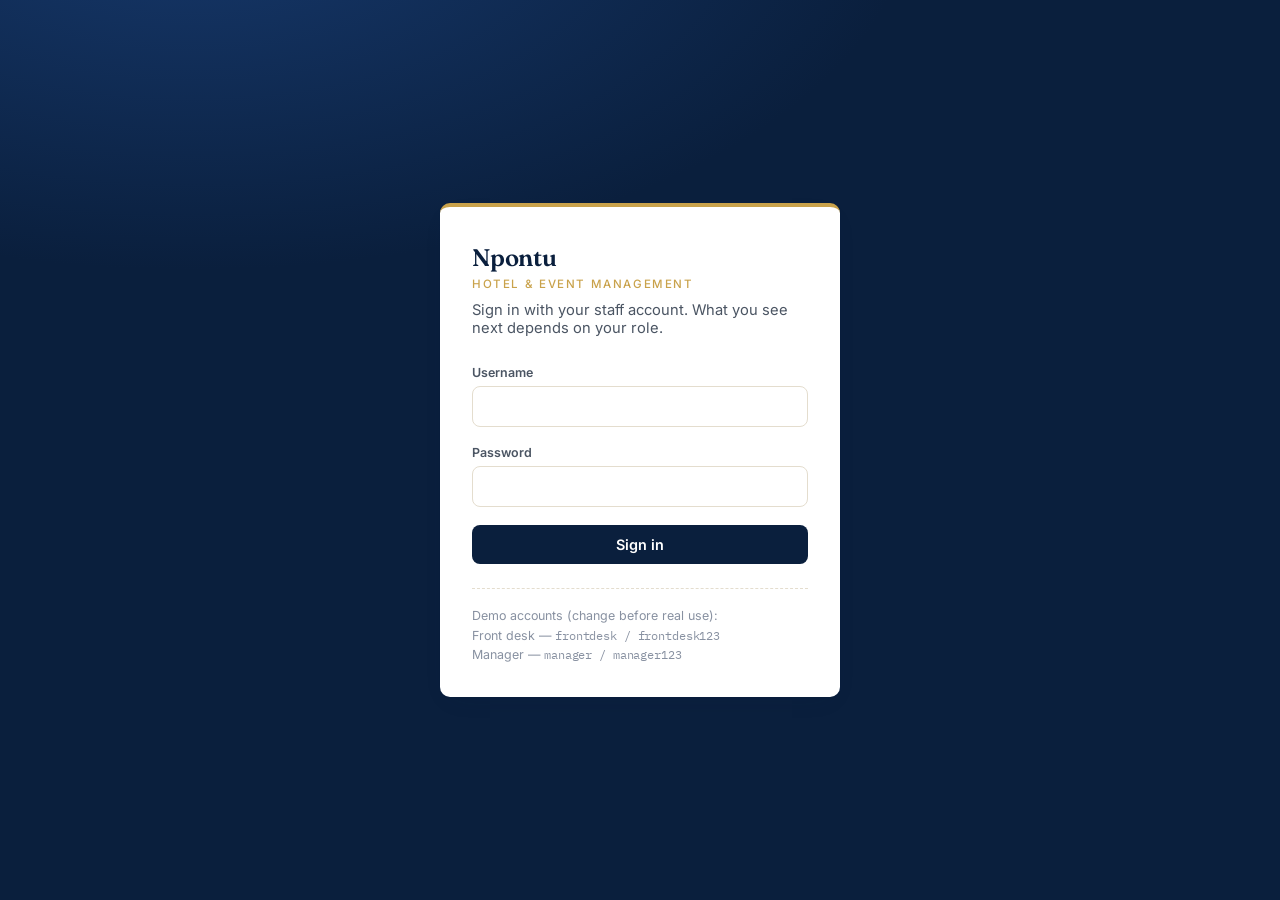
==== frontend/index.html @ 2ab1eca1 "Initial commit" ====
<!DOCTYPE html>
<html lang="en">
<head>
<meta charset="UTF-8" />
<meta name="viewport" content="width=device-width, initial-scale=1.0" />
<title>Npontu Hotel &amp; Events — Sign in</title>
<link rel="stylesheet" href="css/style.css" />
</head>
<body>
<div class="login-shell">
  <div class="login-card">
    <div class="brand">Npontu
      <small>Hotel &amp; Event Management</small>
    </div>
    <p class="tag">Sign in with your staff account. What you see next depends on your role.</p>

    <div class="error-banner" id="error-banner" role="alert"></div>

    <form id="login-form" novalidate>
      <div class="field">
        <label for="username">Username</label>
        <input id="username" name="username" type="text" autocomplete="username" required />
      </div>
      <div class="field">
        <label for="password">Password</label>
        <input id="password" name="password" type="password" autocomplete="current-password" required />
      </div>
      <button class="btn btn-primary" type="submit" id="submit-btn">Sign in</button>
    </form>

    <div class="demo-hint">
      Demo accounts (change before real use):<br />
      Front desk — <span class="mono">frontdesk / frontdesk123</span><br />
      Manager — <span class="mono">manager / manager123</span>
    </div>
  </div>
</div>

<script src="js/api.js"></script>
<script src="js/login.js"></script>
</body>
</html>
---- frontend/css/style.css ----
@import url('https://fonts.googleapis.com/css2?family=Fraunces:opsz,wght@9..144,500;9..144,600;9..144,700&family=Inter:wght@400;500;600&family=IBM+Plex+Mono:wght@500&display=swap');

:root {
  --navy-900: #0a1f3d;
  --navy-800: #14335c;
  --navy-700: #1d4278;
  --gold-500: #c9a24b;
  --gold-300: #e0c583;
  --gold-100: #f6ecd4;
  --cream-50: #f7f5f0;
  --ink-900: #1c2230;
  --ink-600: #4b5563;
  --slate-400: #8891a1;
  --line: #e4ddce;
  --danger: #ac3b34;
  --danger-bg: #fbeae8;
  --success: #2f7a4f;
  --success-bg: #e9f5ee;
  --radius: 10px;
  --shadow: 0 1px 2px rgba(10, 31, 61, 0.06), 0 8px 24px -12px rgba(10, 31, 61, 0.18);
}

@media (prefers-reduced-motion: reduce) {
  * { animation-duration: 0.001ms !important; transition-duration: 0.001ms !important; }
}

* { box-sizing: border-box; }

body {
  margin: 0;
  background: var(--cream-50);
  color: var(--ink-900);
  font-family: 'Inter', system-ui, sans-serif;
  -webkit-font-smoothing: antialiased;
}

h1, h2, h3, .brand {
  font-family: 'Fraunces', Georgia, serif;
  font-weight: 600;
  letter-spacing: -0.01em;
  margin: 0;
}

.mono { font-family: 'IBM Plex Mono', monospace; letter-spacing: -0.01em; }

a { color: inherit; }

/* ---------- Login page ---------- */
.login-shell {
  min-height: 100vh;
  display: grid;
  place-items: center;
  background:
    radial-gradient(1200px 600px at 15% -10%, #16386b 0%, transparent 60%),
    var(--navy-900);
}

.login-card {
  width: min(400px, 92vw);
  background: #fff;
  border-radius: var(--radius);
  box-shadow: var(--shadow);
  padding: 2.25rem 2rem 2rem;
  border-top: 4px solid var(--gold-500);
}

.login-card .brand {
  font-size: 1.5rem;
  color: var(--navy-900);
}

.login-card .brand small {
  display: block;
  font-family: 'Inter', sans-serif;
  font-weight: 500;
  font-size: 0.72rem;
  letter-spacing: 0.14em;
  text-transform: uppercase;
  color: var(--gold-500);
  margin-top: 0.35rem;
}

.login-card p.tag {
  margin: 0.6rem 0 1.75rem;
  color: var(--ink-600);
  font-size: 0.92rem;
}

.field { margin-bottom: 1.1rem; }

.field label {
  display: block;
  font-size: 0.78rem;
  font-weight: 600;
  color: var(--ink-600);
  margin-bottom: 0.35rem;
}

.field input, select {
  width: 100%;
  padding: 0.65rem 0.75rem;
  border: 1px solid var(--line);
  border-radius: 8px;
  font-size: 0.95rem;
  font-family: inherit;
  background: #fff;
  color: var(--ink-900);
}

.field input:focus, select:focus, button:focus-visible, .btn:focus-visible {
  outline: 2px solid var(--navy-700);
  outline-offset: 2px;
}

.btn {
  display: inline-flex;
  align-items: center;
  justify-content: center;
  gap: 0.4rem;
  border: none;
  border-radius: 8px;
  padding: 0.7rem 1.1rem;
  font-family: 'Inter', sans-serif;
  font-weight: 600;
  font-size: 0.9rem;
  cursor: pointer;
  transition: transform 0.12s ease, box-shadow 0.12s ease;
}

.btn-primary { background: var(--navy-900); color: #fff; width: 100%; }
.btn-primary:hover { background: var(--navy-800); }
.btn-gold { background: var(--gold-500); color: var(--navy-900); }
.btn-gold:hover { background: var(--gold-300); }
.btn-ghost { background: transparent; color: var(--navy-900); border: 1px solid var(--line); }
.btn-ghost:hover { border-color: var(--navy-700); }
.btn-danger { background: var(--danger-bg); color: var(--danger); }
.btn-sm { padding: 0.4rem 0.7rem; font-size: 0.8rem; }

.error-banner {
  background: var(--danger-bg);
  color: var(--danger);
  border-radius: 8px;
  padding: 0.6rem 0.8rem;
  font-size: 0.85rem;
  margin-bottom: 1rem;
  display: none;
}
.error-banner.show { display: block; }

.demo-hint {
  margin-top: 1.5rem;
  padding-top: 1.1rem;
  border-top: 1px dashed var(--line);
  font-size: 0.78rem;
  color: var(--slate-400);
  line-height: 1.5;
}

/* ---------- App shell (frontdesk / manager) ---------- */
.app-shell { min-height: 100vh; display: flex; flex-direction: column; }

.topbar {
  background: var(--navy-900);
  color: #fff;
  padding: 0.9rem 1.5rem;
  display: flex;
  align-items: center;
  justify-content: space-between;
  border-bottom: 3px solid var(--gold-500);
}

.topbar .brand { color: #fff; font-size: 1.15rem; }
.topbar .brand small {
  display: block;
  font-family: 'Inter', sans-serif;
  font-size: 0.65rem;
  letter-spacing: 0.14em;
  text-transform: uppercase;
  color: var(--gold-300);
  font-weight: 500;
}

.role-tag {
  background: rgba(255,255,255,0.08);
  border: 1px solid rgba(255,255,255,0.18);
  padding: 0.3rem 0.7rem;
  border-radius: 999px;
  font-size: 0.75rem;
  font-weight: 600;
  letter-spacing: 0.03em;
}

.topbar-right { display: flex; align-items: center; gap: 0.9rem; }
.topbar-right .user { font-size: 0.85rem; color: var(--gold-100); }

.tabs {
  display: flex;
  gap: 0.25rem;
  padding: 0 1.5rem;
  background: var(--navy-800);
  overflow-x: auto;
}

.tab {
  background: none;
  border: none;
  color: rgba(255,255,255,0.72);
  padding: 0.75rem 1rem;
  font-family: 'Inter', sans-serif;
  font-weight: 600;
  font-size: 0.85rem;
  cursor: pointer;
  border-bottom: 3px solid transparent;
  white-space: nowrap;
}
.tab:hover { color: #fff; }
.tab.active { color: #fff; border-bottom-color: var(--gold-500); }

main { flex: 1; padding: 1.5rem; max-width: 1200px; width: 100%; margin: 0 auto; }

.panel { display: none; animation: fade 0.18s ease; }
.panel.active { display: block; }
@keyframes fade { from { opacity: 0; transform: translateY(4px);} to { opacity: 1; transform: none; } }

.grid { display: grid; gap: 1rem; }
.grid-4 { grid-template-columns: repeat(4, 1fr); }
.grid-3 { grid-template-columns: repeat(3, 1fr); }
.grid-2 { grid-template-columns: repeat(2, 1fr); }
@media (max-width: 900px) { .grid-4, .grid-3, .grid-2 { grid-template-columns: 1fr 1fr; } }
@media (max-width: 600px) { .grid-4, .grid-3, .grid-2 { grid-template-columns: 1fr; } }

.stat-card {
  background: #fff;
  border-radius: var(--radius);
  padding: 1.1rem 1.2rem;
  box-shadow: var(--shadow);
  border-left: 4px solid var(--gold-500);
}
.stat-card .label {
  font-size: 0.72rem;
  text-transform: uppercase;
  letter-spacing: 0.08em;
  color: var(--ink-600);
  font-weight: 600;
}
.stat-card .value {
  font-family: 'Fraunces', serif;
  font-size: 1.9rem;
  color: var(--navy-900);
  margin-top: 0.15rem;
}

.card {
  background: #fff;
  border-radius: var(--radius);
  box-shadow: var(--shadow);
  padding: 1.25rem;
  margin-bottom: 1.25rem;
}

.card-head {
  display: flex;
  align-items: center;
  justify-content: space-between;
  margin-bottom: 1rem;
  gap: 1rem;
  flex-wrap: wrap;
}
.card-head h2 { font-size: 1.05rem; color: var(--navy-900); }
.card-head .sub { font-size: 0.8rem; color: var(--ink-600); margin-top: 0.15rem; font-family: 'Inter', sans-serif; }

table { width: 100%; border-collapse: collapse; font-size: 0.87rem; }
thead th {
  text-align: left;
  font-size: 0.7rem;
  text-transform: uppercase;
  letter-spacing: 0.06em;
  color: var(--ink-600);
  border-bottom: 2px solid var(--line);
  padding: 0.55rem 0.6rem;
  white-space: nowrap;
}
tbody td { padding: 0.6rem; border-bottom: 1px solid var(--line); vertical-align: middle; }
tbody tr:hover { background: var(--gold-100); }
.table-wrap { overflow-x: auto; }

.dot { display: inline-block; width: 8px; height: 8px; border-radius: 50%; margin-right: 0.4rem; }
.dot-vacant, .dot-paid { background: var(--success); }
.dot-occupied, .dot-outstanding { background: var(--danger); }

.pill { display: inline-flex; align-items: center; padding: 0.2rem 0.55rem; border-radius: 999px; font-size: 0.76rem; font-weight: 600; }
.pill-vacant { background: var(--success-bg); color: var(--success); }
.pill-occupied { background: var(--danger-bg); color: var(--danger); }

form.inline-form { display: flex; gap: 0.6rem; flex-wrap: wrap; align-items: flex-end; }
.inline-form .field { margin-bottom: 0; min-width: 140px; flex: 1; }

.empty-state {
  text-align: center;
  padding: 2rem 1rem;
  color: var(--slate-400);
  font-size: 0.85rem;
}

.loading { color: var(--slate-400); font-size: 0.85rem; padding: 0.5rem 0; }

.toast {
  position: fixed;
  bottom: 1.25rem;
  right: 1.25rem;
  background: var(--navy-900);
  color: #fff;
  padding: 0.75rem 1.1rem;
  border-radius: 8px;
  font-size: 0.85rem;
  box-shadow: var(--shadow);
  border-left: 4px solid var(--gold-500);
  transform: translateY(12px);
  opacity: 0;
  pointer-events: none;
  transition: transform 0.18s ease, opacity 0.18s ease;
  z-index: 50;
  max-width: 320px;
}
.toast.show { transform: translateY(0); opacity: 1; }
.toast.toast-error { border-left-color: var(--danger); }

.visually-hidden {
  position: absolute; width: 1px; height: 1px; overflow: hidden;
  clip: rect(0,0,0,0); white-space: nowrap;
}
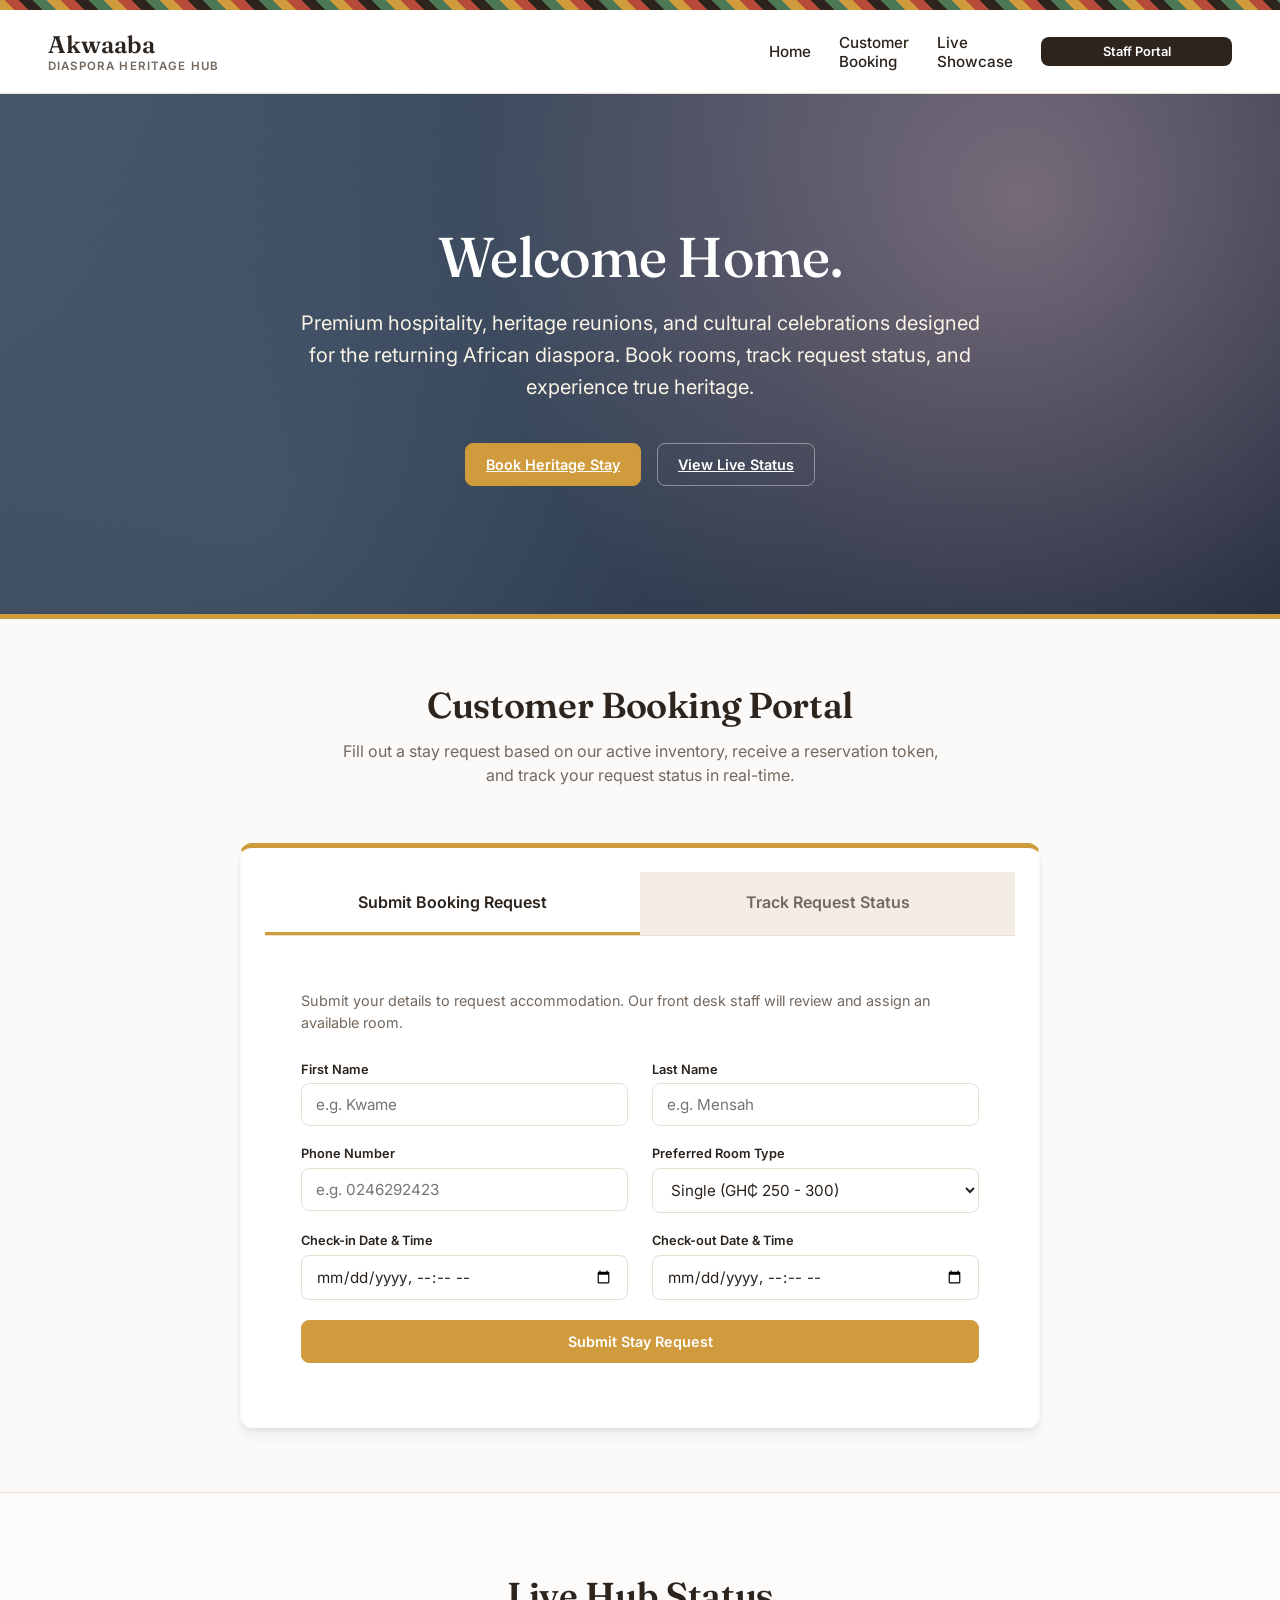
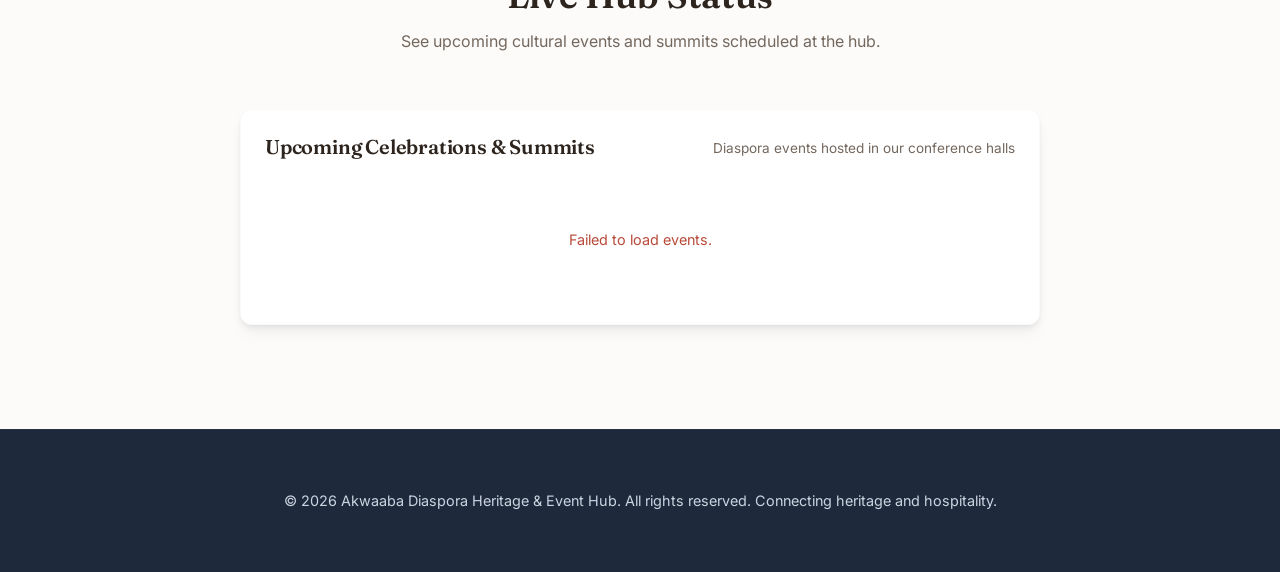
==== commit ceda21c9: "Update" ====
--- a/frontend/index.html
+++ b/frontend/index.html
@@ -3,20 +3,160 @@
 <head>
 <meta charset="UTF-8" />
 <meta name="viewport" content="width=device-width, initial-scale=1.0" />
-<title>Npontu Hotel &amp; Events — Sign in</title>
+<title>Akwaaba — Diaspora Heritage &amp; Event Hub</title>
 <link rel="stylesheet" href="css/style.css" />
 </head>
 <body>
-<div class="login-shell">
-  <div class="login-card">
-    <div class="brand">Npontu
-      <small>Hotel &amp; Event Management</small>
+
+<!-- KENTE DECORATIVE STRIP AT TOP OF PAGE -->
+<div class="kente-banner"></div>
+
+<!-- PUBLIC NAVIGATION -->
+<header class="public-nav">
+  <div class="logo">
+    Akwaaba <span>Diaspora Heritage Hub</span>
+  </div>
+  <nav>
+    <a href="#hero">Home</a>
+    <a href="#portal">Customer Booking</a>
+    <a href="#showcase">Live Showcase</a>
+    <button class="btn btn-primary btn-sm" id="open-portal-btn">Staff Portal</button>
+  </nav>
+</header>
+
+<!-- HERO SECTION -->
+<section class="hero-section" id="hero">
+  <div class="hero-content">
+    <h1>Welcome Home.</h1>
+    <p class="tagline">Premium hospitality, heritage reunions, and cultural celebrations designed for the returning African diaspora. Book rooms, track request status, and experience true heritage.</p>
+    <div class="hero-actions">
+      <a href="#portal" class="btn btn-gold">Book Heritage Stay</a>
+      <a href="#showcase" class="btn btn-ghost" style="color:#fff; border-color:rgba(255,255,255,0.4);">View Live Status</a>
     </div>
-    <p class="tag">Sign in with your staff account. What you see next depends on your role.</p>
+  </div>
+</section>
+
+<!-- CUSTOMER BOOKING PORTAL SECTION -->
+<section class="portal-section" id="portal">
+  <div class="section-title">
+    <h2>Customer Booking Portal</h2>
+    <p>Fill out a stay request based on our active inventory, receive a reservation token, and track your request status in real-time.</p>
+  </div>
+
+  <div class="portal-container card">
+    <!-- Tabs for Customer Portal -->
+    <div class="portal-tab-header">
+      <button class="cust-tab-btn active" id="tab-request-btn">Submit Booking Request</button>
+      <button class="cust-tab-btn" id="tab-track-btn">Track Request Status</button>
+    </div>
+
+    <!-- Panel 1: Request Form -->
+    <div class="cust-panel active" id="panel-request">
+      <form id="customer-booking-form" class="african-form" novalidate>
+        <p class="form-help">Submit your details to request accommodation. Our front desk staff will review and assign an available room.</p>
+        <div class="grid grid-2">
+          <div class="field">
+            <label for="cust-fname">First Name</label>
+            <input id="cust-fname" placeholder="e.g. Kwame" required />
+          </div>
+          <div class="field">
+            <label for="cust-lname">Last Name</label>
+            <input id="cust-lname" placeholder="e.g. Mensah" required />
+          </div>
+        </div>
+        <div class="grid grid-2">
+          <div class="field">
+            <label for="cust-phone">Phone Number</label>
+            <input id="cust-phone" placeholder="e.g. 0246292423" required />
+          </div>
+          <div class="field">
+            <label for="cust-roomtype">Preferred Room Type</label>
+            <select id="cust-roomtype" required>
+              <option value="Single">Single (GH₵ 250 - 300)</option>
+              <option value="Double">Double (GH₵ 325 - 375)</option>
+              <option value="Deluxe">Deluxe (GH₵ 500 - 550)</option>
+              <option value="Suite">Suite (GH₵ 775 - 800)</option>
+              <option value="Executive Suite">Executive Suite (GH₵ 1175 - 1250)</option>
+            </select>
+          </div>
+        </div>
+        <div class="grid grid-2">
+          <div class="field">
+            <label for="cust-checkin">Check-in Date &amp; Time</label>
+            <input id="cust-checkin" type="datetime-local" required />
+          </div>
+          <div class="field">
+            <label for="cust-checkout">Check-out Date &amp; Time</label>
+            <input id="cust-checkout" type="datetime-local" required />
+          </div>
+        </div>
+        <button type="submit" class="btn btn-gold btn-block" id="cust-submit-btn">Submit Stay Request</button>
+      </form>
+    </div>
+
+    <!-- Panel 2: Track Form -->
+    <div class="cust-panel" id="panel-track">
+      <form id="customer-track-form" class="african-form" novalidate>
+        <p class="form-help">Enter your 6-character receipt token (e.g. AK-W3A) to view your booking request status.</p>
+        <div class="field inline-field">
+          <label for="track-token" class="visually-hidden">Request Token</label>
+          <input id="track-token" placeholder="Enter Token (e.g. AK-H7D)" style="text-transform: uppercase;" required />
+          <button type="submit" class="btn btn-gold" id="track-submit-btn">Track Status</button>
+        </div>
+      </form>
+
+      <!-- Track Result Output -->
+      <div id="track-result-container" style="display: none; margin-top: 2rem;">
+        <!-- Card gets injected here -->
+      </div>
+    </div>
+  </div>
+</section>
+
+<!-- LIVE SHOWCASE SECTION -->
+<section class="showcase-section" id="showcase">
+  <div class="section-title">
+    <h2>Live Hub Status</h2>
+    <p>See upcoming cultural events and summits scheduled at the hub.</p>
+  </div>
+
+  <div style="max-width: 800px; margin: 0 auto;">
+    <!-- PUBLIC EVENTS -->
+    <div class="card">
+      <div class="card-head">
+        <h2>Upcoming Celebrations &amp; Summits</h2>
+        <div class="sub">Diaspora events hosted in our conference halls</div>
+      </div>
+      <div id="public-events-list" class="loading">Loading upcoming events…</div>
+    </div>
+  </div>
+</section>
+
+<!-- FOOTER -->
+<footer class="public-footer">
+  <p>&copy; 2026 Akwaaba Diaspora Heritage &amp; Event Hub. All rights reserved. Connecting heritage and hospitality.</p>
+</footer>
+
+<!-- STAFF PORTAL MODAL DIALOG (SCROLLABLE & FIXED POPUP) -->
+<div class="portal-modal-backdrop" id="portal-modal">
+  <div class="portal-modal-card">
+    <button class="portal-close-btn" id="close-portal-btn">&times;</button>
+    
+    <div class="portal-brand">
+      Akwaaba
+      <small>Diaspora Heritage Hub Portal</small>
+    </div>
+    
+    <!-- Tab Controls -->
+    <div class="portal-tabs" style="display: none;">
+      <button class="portal-tab active" id="tab-login-btn">Sign In</button>
+    </div>
 
     <div class="error-banner" id="error-banner" role="alert"></div>
 
-    <form id="login-form" novalidate>
+    <!-- SIGN IN FORM -->
+    <form id="login-form" class="portal-form-panel active" novalidate>
+      <p class="form-instructions">Authorized staff login. Your dashboard matches your security clearance.</p>
       <div class="field">
         <label for="username">Username</label>
         <input id="username" name="username" type="text" autocomplete="username" required />
@@ -25,18 +165,13 @@
         <label for="password">Password</label>
         <input id="password" name="password" type="password" autocomplete="current-password" required />
       </div>
-      <button class="btn btn-primary" type="submit" id="submit-btn">Sign in</button>
+      <button class="btn btn-primary btn-block" type="submit" id="submit-btn">Sign In</button>
     </form>
-
-    <div class="demo-hint">
-      Demo accounts (change before real use):<br />
-      Front desk — <span class="mono">frontdesk / frontdesk123</span><br />
-      Manager — <span class="mono">manager / manager123</span>
-    </div>
   </div>
 </div>
 
 <script src="js/api.js"></script>
+<script src="js/ui.js"></script>
 <script src="js/login.js"></script>
 </body>
 </html>
--- a/frontend/css/style.css
+++ b/frontend/css/style.css
@@ -1,23 +1,37 @@
-@import url('https://fonts.googleapis.com/css2?family=Fraunces:opsz,wght@9..144,500;9..144,600;9..144,700&family=Inter:wght@400;500;600&family=IBM+Plex+Mono:wght@500&display=swap');
+@import url('https://fonts.googleapis.com/css2?family=Fraunces:opsz,wght@9..144,400;9..144,500;9..144,600&family=Inter:wght@400;500;600;700&family=IBM+Plex+Mono:wght@500&display=swap');
 
 :root {
-  --navy-900: #0a1f3d;
-  --navy-800: #14335c;
-  --navy-700: #1d4278;
-  --gold-500: #c9a24b;
-  --gold-300: #e0c583;
-  --gold-100: #f6ecd4;
-  --cream-50: #f7f5f0;
-  --ink-900: #1c2230;
-  --ink-600: #4b5563;
-  --slate-400: #8891a1;
-  --line: #e4ddce;
-  --danger: #ac3b34;
-  --danger-bg: #fbeae8;
-  --success: #2f7a4f;
-  --success-bg: #e9f5ee;
-  --radius: 10px;
-  --shadow: 0 1px 2px rgba(10, 31, 61, 0.06), 0 8px 24px -12px rgba(10, 31, 61, 0.18);
+  /* African Earth Tone Palette */
+  --bg-app: #fcfbfa;           /* Warm off-white/ivory */
+  --bg-card: #ffffff;
+  --text-main: #2a221b;        /* Deep earthy brown-black */
+  --text-muted: #74685e;       /* Earthy clay gray */
+  
+  --primary: #2d241e;          /* Ebony / Charcoal brown */
+  --primary-hover: #1e1713;
+  --primary-light: #f3ede5;
+  
+  --accent: #cf9b3c;           /* Ochre Gold */
+  --accent-hover: #b8862f;
+  --accent-light: #f9f3e6;
+
+  --line: #eadecf;             /* Warm clay border */
+  --radius: 12px;
+  --shadow: 0 4px 6px -1px rgba(45, 36, 30, 0.05), 0 2px 4px -1px rgba(45, 36, 30, 0.03), 0 10px 15px -3px rgba(45, 36, 30, 0.06);
+
+  /* Status Badges */
+  --success: #4d7856;          /* Sage Forest Green */
+  --success-bg: #e8f0ea;
+  --danger: #b84a39;           /* Terracotta Red */
+  --danger-bg: #f9eae8;
+  
+  /* Additional tones for elements */
+  --pastel-yellow: #fef3c7;
+  --pastel-yellow-text: #92400e;
+  --pastel-purple: #f3ede5;
+  --pastel-purple-text: #2d241e;
+  --pastel-teal: #e8f0ea;
+  --pastel-teal-text: #4d7856;
 }
 
 @media (prefers-reduced-motion: reduce) {
@@ -28,8 +42,8 @@
 
 body {
   margin: 0;
-  background: var(--cream-50);
-  color: var(--ink-900);
+  background: var(--bg-app);
+  color: var(--text-main);
   font-family: 'Inter', system-ui, sans-serif;
   -webkit-font-smoothing: antialiased;
 }
@@ -51,108 +65,114 @@
   display: grid;
   place-items: center;
   background:
-    radial-gradient(1200px 600px at 15% -10%, #16386b 0%, transparent 60%),
-    var(--navy-900);
+    radial-gradient(1200px 600px at 15% -10%, #7e9bb6 0%, transparent 60%),
+    #4a5c6e;
 }
 
 .login-card {
-  width: min(400px, 92vw);
-  background: #fff;
+  width: min(420px, 92vw);
+  background: var(--bg-card);
   border-radius: var(--radius);
   box-shadow: var(--shadow);
-  padding: 2.25rem 2rem 2rem;
-  border-top: 4px solid var(--gold-500);
+  padding: 2.5rem 2.25rem 2.25rem;
+  border-top: 5px solid var(--accent);
+  transition: transform 0.2s ease;
 }
 
 .login-card .brand {
-  font-size: 1.5rem;
-  color: var(--navy-900);
+  font-size: 1.75rem;
+  color: var(--primary);
 }
 
 .login-card .brand small {
   display: block;
   font-family: 'Inter', sans-serif;
-  font-weight: 500;
-  font-size: 0.72rem;
-  letter-spacing: 0.14em;
+  font-weight: 600;
+  font-size: 0.75rem;
+  letter-spacing: 0.15em;
   text-transform: uppercase;
-  color: var(--gold-500);
+  color: var(--text-muted);
   margin-top: 0.35rem;
 }
 
 .login-card p.tag {
-  margin: 0.6rem 0 1.75rem;
-  color: var(--ink-600);
-  font-size: 0.92rem;
-}
-
-.field { margin-bottom: 1.1rem; }
+  margin: 0.75rem 0 2rem;
+  color: var(--text-muted);
+  font-size: 0.95rem;
+  line-height: 1.4;
+}
+
+.field { margin-bottom: 1.25rem; }
 
 .field label {
   display: block;
-  font-size: 0.78rem;
-  font-weight: 600;
-  color: var(--ink-600);
-  margin-bottom: 0.35rem;
-}
-
-.field input, select {
+  font-size: 0.8rem;
+  font-weight: 600;
+  color: var(--text-main);
+  margin-bottom: 0.4rem;
+}
+
+.field input, select, textarea {
   width: 100%;
-  padding: 0.65rem 0.75rem;
+  padding: 0.7rem 0.85rem;
   border: 1px solid var(--line);
   border-radius: 8px;
   font-size: 0.95rem;
   font-family: inherit;
   background: #fff;
-  color: var(--ink-900);
-}
-
-.field input:focus, select:focus, button:focus-visible, .btn:focus-visible {
-  outline: 2px solid var(--navy-700);
-  outline-offset: 2px;
+  color: var(--text-main);
+  transition: border-color 0.15s ease, box-shadow 0.15s ease;
+}
+
+.field input:focus, select:focus, textarea:focus {
+  outline: none;
+  border-color: var(--primary);
+  box-shadow: 0 0 0 3px rgba(92, 118, 141, 0.15);
 }
 
 .btn {
   display: inline-flex;
   align-items: center;
   justify-content: center;
-  gap: 0.4rem;
+  gap: 0.5rem;
   border: none;
   border-radius: 8px;
-  padding: 0.7rem 1.1rem;
+  padding: 0.75rem 1.25rem;
   font-family: 'Inter', sans-serif;
   font-weight: 600;
   font-size: 0.9rem;
   cursor: pointer;
-  transition: transform 0.12s ease, box-shadow 0.12s ease;
-}
-
-.btn-primary { background: var(--navy-900); color: #fff; width: 100%; }
-.btn-primary:hover { background: var(--navy-800); }
-.btn-gold { background: var(--gold-500); color: var(--navy-900); }
-.btn-gold:hover { background: var(--gold-300); }
-.btn-ghost { background: transparent; color: var(--navy-900); border: 1px solid var(--line); }
-.btn-ghost:hover { border-color: var(--navy-700); }
+  transition: all 0.15s ease;
+}
+
+.btn-primary { background: var(--primary); color: #fff; width: 100%; }
+.btn-primary:hover { background: var(--primary-hover); }
+.btn-gold { background: var(--accent); color: var(--text-main); }
+.btn-gold:hover { background: var(--accent-hover); }
+.btn-ghost { background: transparent; color: var(--primary); border: 1px solid var(--line); }
+.btn-ghost:hover { border-color: var(--primary); background: var(--primary-light); }
 .btn-danger { background: var(--danger-bg); color: var(--danger); }
-.btn-sm { padding: 0.4rem 0.7rem; font-size: 0.8rem; }
+.btn-danger:hover { background: #feb2b2; }
+.btn-sm { padding: 0.45rem 0.8rem; font-size: 0.8rem; }
 
 .error-banner {
   background: var(--danger-bg);
   color: var(--danger);
   border-radius: 8px;
-  padding: 0.6rem 0.8rem;
-  font-size: 0.85rem;
-  margin-bottom: 1rem;
+  padding: 0.7rem 0.9rem;
+  font-size: 0.88rem;
+  margin-bottom: 1.25rem;
   display: none;
+  font-weight: 500;
 }
 .error-banner.show { display: block; }
 
 .demo-hint {
-  margin-top: 1.5rem;
-  padding-top: 1.1rem;
+  margin-top: 1.75rem;
+  padding-top: 1.25rem;
   border-top: 1px dashed var(--line);
-  font-size: 0.78rem;
-  color: var(--slate-400);
+  font-size: 0.8rem;
+  color: var(--text-muted);
   line-height: 1.5;
 }
 
@@ -160,167 +180,178 @@
 .app-shell { min-height: 100vh; display: flex; flex-direction: column; }
 
 .topbar {
-  background: var(--navy-900);
+  background: var(--primary);
   color: #fff;
-  padding: 0.9rem 1.5rem;
+  padding: 1rem 2rem;
   display: flex;
   align-items: center;
   justify-content: space-between;
-  border-bottom: 3px solid var(--gold-500);
-}
-
-.topbar .brand { color: #fff; font-size: 1.15rem; }
+  border-bottom: 4px solid var(--accent);
+}
+
+.topbar .brand { color: #fff; font-size: 1.35rem; }
 .topbar .brand small {
   display: block;
   font-family: 'Inter', sans-serif;
-  font-size: 0.65rem;
-  letter-spacing: 0.14em;
+  font-size: 0.7rem;
+  letter-spacing: 0.15em;
   text-transform: uppercase;
-  color: var(--gold-300);
-  font-weight: 500;
+  color: var(--accent-light);
+  font-weight: 600;
 }
 
 .role-tag {
-  background: rgba(255,255,255,0.08);
-  border: 1px solid rgba(255,255,255,0.18);
-  padding: 0.3rem 0.7rem;
+  background: rgba(255,255,255,0.12);
+  border: 1px solid rgba(255,255,255,0.25);
+  padding: 0.35rem 0.85rem;
   border-radius: 999px;
   font-size: 0.75rem;
   font-weight: 600;
-  letter-spacing: 0.03em;
-}
-
-.topbar-right { display: flex; align-items: center; gap: 0.9rem; }
-.topbar-right .user { font-size: 0.85rem; color: var(--gold-100); }
+  letter-spacing: 0.05em;
+  text-transform: uppercase;
+}
+
+.topbar-right { display: flex; align-items: center; gap: 1.25rem; }
+.topbar-right .user { font-size: 0.9rem; color: #fff; font-weight: 500; }
 
 .tabs {
   display: flex;
-  gap: 0.25rem;
-  padding: 0 1.5rem;
-  background: var(--navy-800);
+  gap: 0.35rem;
+  padding: 0 2rem;
+  background: var(--primary-hover);
   overflow-x: auto;
 }
 
 .tab {
   background: none;
   border: none;
-  color: rgba(255,255,255,0.72);
-  padding: 0.75rem 1rem;
+  color: rgba(255,255,255,0.75);
+  padding: 0.9rem 1.1rem;
   font-family: 'Inter', sans-serif;
   font-weight: 600;
-  font-size: 0.85rem;
+  font-size: 0.88rem;
   cursor: pointer;
-  border-bottom: 3px solid transparent;
+  border-bottom: 3.5px solid transparent;
   white-space: nowrap;
-}
-.tab:hover { color: #fff; }
-.tab.active { color: #fff; border-bottom-color: var(--gold-500); }
-
-main { flex: 1; padding: 1.5rem; max-width: 1200px; width: 100%; margin: 0 auto; }
-
-.panel { display: none; animation: fade 0.18s ease; }
+  transition: all 0.15s ease;
+}
+.tab:hover { color: #fff; background: rgba(255,255,255,0.05); }
+.tab.active { color: #fff; border-bottom-color: var(--accent); }
+
+main { flex: 1; padding: 2rem; max-width: 1280px; width: 100%; margin: 0 auto; }
+
+.panel { display: none; animation: fade 0.22s ease-out; }
 .panel.active { display: block; }
-@keyframes fade { from { opacity: 0; transform: translateY(4px);} to { opacity: 1; transform: none; } }
-
-.grid { display: grid; gap: 1rem; }
+@keyframes fade { from { opacity: 0; transform: translateY(6px);} to { opacity: 1; transform: none; } }
+
+.grid { display: grid; gap: 1.5rem; }
 .grid-4 { grid-template-columns: repeat(4, 1fr); }
 .grid-3 { grid-template-columns: repeat(3, 1fr); }
 .grid-2 { grid-template-columns: repeat(2, 1fr); }
-@media (max-width: 900px) { .grid-4, .grid-3, .grid-2 { grid-template-columns: 1fr 1fr; } }
-@media (max-width: 600px) { .grid-4, .grid-3, .grid-2 { grid-template-columns: 1fr; } }
+@media (max-width: 1024px) { .grid-4 { grid-template-columns: 1fr 1fr; } }
+@media (max-width: 768px) { .grid-4, .grid-3, .grid-2 { grid-template-columns: 1fr; } }
 
 .stat-card {
-  background: #fff;
+  background: var(--bg-card);
   border-radius: var(--radius);
-  padding: 1.1rem 1.2rem;
+  padding: 1.25rem 1.5rem;
   box-shadow: var(--shadow);
-  border-left: 4px solid var(--gold-500);
+  border-left: 5px solid var(--primary);
+  transition: transform 0.2s ease, box-shadow 0.2s ease;
+}
+.stat-card:hover {
+  transform: translateY(-2px);
+  box-shadow: 0 10px 20px -5px rgba(0, 0, 0, 0.08);
 }
 .stat-card .label {
-  font-size: 0.72rem;
+  font-size: 0.75rem;
+  text-transform: uppercase;
+  letter-spacing: 0.1em;
+  color: var(--text-muted);
+  font-weight: 700;
+}
+.stat-card .value {
+  font-family: 'Fraunces', serif;
+  font-size: 2.1rem;
+  color: var(--primary);
+  margin-top: 0.25rem;
+}
+
+.card {
+  background: var(--bg-card);
+  border-radius: var(--radius);
+  box-shadow: var(--shadow);
+  padding: 1.5rem;
+  margin-bottom: 1.5rem;
+  border: 1px solid rgba(0, 0, 0, 0.02);
+}
+
+.card-head {
+  display: flex;
+  align-items: center;
+  justify-content: space-between;
+  margin-bottom: 1.25rem;
+  gap: 1.25rem;
+  flex-wrap: wrap;
+}
+.card-head h2 { font-size: 1.25rem; color: var(--primary); }
+.card-head .sub { font-size: 0.85rem; color: var(--text-muted); margin-top: 0.2rem; font-family: 'Inter', sans-serif; }
+
+table { width: 100%; border-collapse: collapse; font-size: 0.9rem; }
+thead th {
+  text-align: left;
+  font-size: 0.75rem;
   text-transform: uppercase;
   letter-spacing: 0.08em;
-  color: var(--ink-600);
-  font-weight: 600;
-}
-.stat-card .value {
-  font-family: 'Fraunces', serif;
-  font-size: 1.9rem;
-  color: var(--navy-900);
-  margin-top: 0.15rem;
-}
-
-.card {
-  background: #fff;
-  border-radius: var(--radius);
-  box-shadow: var(--shadow);
-  padding: 1.25rem;
-  margin-bottom: 1.25rem;
-}
-
-.card-head {
-  display: flex;
-  align-items: center;
-  justify-content: space-between;
-  margin-bottom: 1rem;
-  gap: 1rem;
-  flex-wrap: wrap;
-}
-.card-head h2 { font-size: 1.05rem; color: var(--navy-900); }
-.card-head .sub { font-size: 0.8rem; color: var(--ink-600); margin-top: 0.15rem; font-family: 'Inter', sans-serif; }
-
-table { width: 100%; border-collapse: collapse; font-size: 0.87rem; }
-thead th {
-  text-align: left;
-  font-size: 0.7rem;
-  text-transform: uppercase;
-  letter-spacing: 0.06em;
-  color: var(--ink-600);
+  color: var(--text-muted);
   border-bottom: 2px solid var(--line);
-  padding: 0.55rem 0.6rem;
+  padding: 0.75rem 0.85rem;
   white-space: nowrap;
-}
-tbody td { padding: 0.6rem; border-bottom: 1px solid var(--line); vertical-align: middle; }
-tbody tr:hover { background: var(--gold-100); }
-.table-wrap { overflow-x: auto; }
-
-.dot { display: inline-block; width: 8px; height: 8px; border-radius: 50%; margin-right: 0.4rem; }
+  font-weight: 700;
+}
+tbody td { padding: 0.85rem; border-bottom: 1px solid var(--line); vertical-align: middle; }
+tbody tr:hover { background: #f8fafc; }
+.table-wrap { overflow-x: auto; border-radius: 8px; border: 1px solid var(--line); }
+
+.dot { display: inline-block; width: 8px; height: 8px; border-radius: 50%; margin-right: 0.5rem; }
 .dot-vacant, .dot-paid { background: var(--success); }
 .dot-occupied, .dot-outstanding { background: var(--danger); }
 
-.pill { display: inline-flex; align-items: center; padding: 0.2rem 0.55rem; border-radius: 999px; font-size: 0.76rem; font-weight: 600; }
+.pill { display: inline-flex; align-items: center; padding: 0.25rem 0.75rem; border-radius: 999px; font-size: 0.8rem; font-weight: 600; }
 .pill-vacant { background: var(--success-bg); color: var(--success); }
 .pill-occupied { background: var(--danger-bg); color: var(--danger); }
-
-form.inline-form { display: flex; gap: 0.6rem; flex-wrap: wrap; align-items: flex-end; }
-.inline-form .field { margin-bottom: 0; min-width: 140px; flex: 1; }
+.pill-neutral { background: var(--pastel-purple); color: var(--pastel-purple-text); }
+
+form.inline-form { display: flex; gap: 0.85rem; flex-wrap: wrap; align-items: flex-end; }
+.inline-form .field { margin-bottom: 0; min-width: 160px; flex: 1; }
 
 .empty-state {
   text-align: center;
-  padding: 2rem 1rem;
-  color: var(--slate-400);
-  font-size: 0.85rem;
-}
-
-.loading { color: var(--slate-400); font-size: 0.85rem; padding: 0.5rem 0; }
+  padding: 2.5rem 1.5rem;
+  color: var(--text-muted);
+  font-size: 0.9rem;
+}
+
+.loading { color: var(--text-muted); font-size: 0.9rem; padding: 0.75rem 0; }
 
 .toast {
   position: fixed;
-  bottom: 1.25rem;
-  right: 1.25rem;
-  background: var(--navy-900);
+  bottom: 1.5rem;
+  right: 1.5rem;
+  background: var(--primary-hover);
   color: #fff;
-  padding: 0.75rem 1.1rem;
+  padding: 0.85rem 1.25rem;
   border-radius: 8px;
-  font-size: 0.85rem;
-  box-shadow: var(--shadow);
-  border-left: 4px solid var(--gold-500);
-  transform: translateY(12px);
+  font-size: 0.9rem;
+  box-shadow: 0 10px 25px -5px rgba(0, 0, 0, 0.15);
+  border-left: 5px solid var(--accent);
+  transform: translateY(16px);
   opacity: 0;
   pointer-events: none;
-  transition: transform 0.18s ease, opacity 0.18s ease;
-  z-index: 50;
-  max-width: 320px;
+  transition: transform 0.2s ease, opacity 0.2s ease;
+  z-index: 100;
+  max-width: 340px;
+  font-weight: 500;
 }
 .toast.show { transform: translateY(0); opacity: 1; }
 .toast.toast-error { border-left-color: var(--danger); }
@@ -329,3 +360,483 @@
   position: absolute; width: 1px; height: 1px; overflow: hidden;
   clip: rect(0,0,0,0); white-space: nowrap;
 }
+
+/* Custom rating styles */
+.rating-select {
+  display: flex;
+  gap: 0.5rem;
+}
+.rating-star {
+  cursor: pointer;
+  font-size: 1.5rem;
+  color: #cbd5e1;
+  transition: color 0.15s ease;
+}
+.rating-star.selected {
+  color: #fbbf24; /* Pastel amber */
+}
+
+/* ---------- Public Landing Page Styles ---------- */
+.public-nav {
+  display: flex;
+  justify-content: space-between;
+  align-items: center;
+  padding: 1.25rem 3rem;
+  background: var(--bg-card);
+  border-bottom: 1px solid var(--line);
+  position: sticky;
+  top: 0;
+  z-index: 10;
+  box-shadow: 0 1px 2px rgba(0,0,0,0.02);
+}
+.public-nav .logo {
+  font-family: 'Fraunces', Georgia, serif;
+  font-size: 1.5rem;
+  font-weight: 600;
+  color: var(--primary);
+}
+.public-nav .logo span {
+  display: block;
+  font-family: 'Inter', sans-serif;
+  font-size: 0.72rem;
+  text-transform: uppercase;
+  letter-spacing: 0.1em;
+  color: var(--text-muted);
+  font-weight: 600;
+}
+.public-nav nav {
+  display: flex;
+  align-items: center;
+  gap: 1.75rem;
+}
+.public-nav nav a {
+  text-decoration: none;
+  font-size: 0.95rem;
+  font-weight: 500;
+  color: var(--text-main);
+  transition: color 0.15s ease;
+}
+.public-nav nav a:hover {
+  color: var(--primary);
+}
+
+.hero-section {
+  padding: 8rem 2rem;
+  text-align: center;
+  background: 
+    radial-gradient(circle at 80% 20%, rgba(226, 180, 189, 0.4) 0%, transparent 50%),
+    radial-gradient(circle at 20% 80%, rgba(92, 118, 141, 0.3) 0%, transparent 50%),
+    linear-gradient(135deg, #475569 0%, #1e293b 100%);
+  color: #fff;
+  border-bottom: 5px solid var(--accent);
+}
+.hero-section h1 {
+  font-size: 3.5rem;
+  margin-bottom: 1rem;
+  font-weight: 500;
+}
+.hero-section .tagline {
+  font-size: 1.25rem;
+  max-width: 680px;
+  margin: 0 auto 2.5rem;
+  color: var(--accent-light);
+  line-height: 1.6;
+}
+.hero-actions {
+  display: flex;
+  justify-content: center;
+  gap: 1rem;
+}
+
+.uvp-section, .showcase-section {
+  padding: 5rem 3rem;
+  max-width: 1200px;
+  margin: 0 auto;
+}
+.section-title {
+  text-align: center;
+  margin-bottom: 3.5rem;
+}
+.section-title h2 {
+  font-size: 2.25rem;
+  color: var(--primary);
+  margin-bottom: 0.75rem;
+}
+.section-title p {
+  color: var(--text-muted);
+  max-width: 600px;
+  margin: 0 auto;
+  font-size: 1rem;
+  line-height: 1.5;
+}
+
+.uvp-card {
+  padding: 2.5rem 2rem;
+  text-align: center;
+  transition: all 0.2s ease;
+}
+.uvp-card:hover {
+  transform: translateY(-4px);
+}
+.uvp-card .icon {
+  font-size: 2.5rem;
+  margin-bottom: 1.25rem;
+}
+.uvp-card h3 {
+  font-size: 1.25rem;
+  color: var(--primary);
+  margin-bottom: 0.75rem;
+}
+.uvp-card p {
+  color: var(--text-muted);
+  font-size: 0.9rem;
+  line-height: 1.5;
+}
+
+.public-footer {
+  text-align: center;
+  padding: 3rem 2rem;
+  background: #1e293b;
+  color: #cbd5e1;
+  font-size: 0.9rem;
+  border-top: 1px solid rgba(255,255,255,0.05);
+}
+
+/* ---------- Portal Modal Dialog Styles ---------- */
+.portal-modal-backdrop {
+  position: fixed;
+  top: 0;
+  left: 0;
+  width: 100%;
+  height: 100%;
+  background: rgba(15, 23, 42, 0.6);
+  backdrop-filter: blur(4px);
+  display: grid;
+  place-items: center;
+  opacity: 0;
+  pointer-events: none;
+  transition: opacity 0.25s ease;
+  z-index: 1000;
+}
+.portal-modal-backdrop.open {
+  opacity: 1;
+  pointer-events: auto;
+}
+
+.portal-modal-card {
+  background: var(--bg-card);
+  width: min(480px, 92vw);
+  border-radius: var(--radius);
+  box-shadow: 0 20px 25px -5px rgba(0, 0, 0, 0.1), 0 10px 10px -5px rgba(0, 0, 0, 0.04);
+  padding: 2.5rem 2.25rem;
+  position: relative;
+  border-top: 6px solid var(--accent);
+  transform: scale(0.95);
+  transition: transform 0.25s cubic-bezier(0.16, 1, 0.3, 1);
+  max-height: 90vh;
+  overflow-y: auto;
+}
+.portal-modal-backdrop.open .portal-modal-card {
+  transform: scale(1);
+}
+
+.portal-close-btn {
+  position: absolute;
+  top: 1rem;
+  right: 1.25rem;
+  background: none;
+  border: none;
+  font-size: 1.75rem;
+  color: var(--text-muted);
+  cursor: pointer;
+  transition: color 0.15s ease;
+}
+.portal-close-btn:hover {
+  color: var(--text-main);
+}
+
+.portal-brand {
+  font-family: 'Fraunces', Georgia, serif;
+  font-size: 1.75rem;
+  color: var(--primary);
+  text-align: center;
+  margin-bottom: 1.75rem;
+}
+.portal-brand small {
+  display: block;
+  font-family: 'Inter', sans-serif;
+  font-size: 0.72rem;
+  text-transform: uppercase;
+  letter-spacing: 0.12em;
+  color: var(--text-muted);
+  margin-top: 0.35rem;
+  font-weight: 600;
+}
+
+.portal-tabs {
+  display: flex;
+  border-bottom: 2px solid var(--line);
+  margin-bottom: 1.5rem;
+}
+.portal-tab {
+  flex: 1;
+  background: none;
+  border: none;
+  padding: 0.75rem;
+  font-family: 'Inter', sans-serif;
+  font-weight: 600;
+  font-size: 0.95rem;
+  color: var(--text-muted);
+  cursor: pointer;
+  border-bottom: 3px solid transparent;
+  margin-bottom: -2px;
+  transition: all 0.15s ease;
+}
+.portal-tab:hover {
+  color: var(--primary);
+}
+.portal-tab.active {
+  color: var(--primary);
+  border-bottom-color: var(--accent);
+}
+
+.portal-form-panel {
+  display: none;
+}
+.portal-form-panel.active {
+  display: block;
+  animation: modalPanelFade 0.2s ease-out;
+}
+@keyframes modalPanelFade {
+  from { opacity: 0; transform: translateY(4px); }
+  to { opacity: 1; transform: translateY(0); }
+}
+
+.form-instructions {
+  font-size: 0.85rem;
+  color: var(--text-muted);
+  margin-bottom: 1.25rem;
+  line-height: 1.4;
+}
+
+/* ---------- Earthy & African Theme Enhancements ---------- */
+.kente-banner {
+  height: 10px;
+  background: repeating-linear-gradient(45deg, 
+    #cf9b3c 0px, #cf9b3c 10px, 
+    #b84a39 10px, #b84a39 20px, 
+    #2d241e 20px, #2d241e 30px, 
+    #4d7856 30px, #4d7856 40px
+  );
+  width: 100%;
+}
+
+.portal-section {
+  padding: 4rem 2rem;
+  background: #fbfaf8;
+  border-bottom: 1px solid var(--line);
+}
+.portal-container {
+  max-width: 800px;
+  margin: 0 auto;
+  background: #fff;
+  border-radius: 12px;
+  border-top: 5px solid var(--accent);
+  overflow: hidden;
+  box-shadow: var(--shadow);
+}
+.portal-tab-header {
+  display: flex;
+  background: var(--primary-light);
+  border-bottom: 1px solid var(--line);
+}
+.cust-tab-btn {
+  flex: 1;
+  background: none;
+  border: none;
+  padding: 1.25rem;
+  font-family: 'Inter', sans-serif;
+  font-weight: 600;
+  font-size: 1rem;
+  color: var(--text-muted);
+  cursor: pointer;
+  transition: all 0.15s ease;
+  border-bottom: 3px solid transparent;
+}
+.cust-tab-btn:hover {
+  color: var(--accent);
+}
+.cust-tab-btn.active {
+  color: var(--text-main);
+  border-bottom-color: var(--accent);
+  background: #fff;
+}
+.cust-panel {
+  display: none;
+  padding: 2.5rem 2.25rem;
+}
+.cust-panel.active {
+  display: block;
+  animation: modalPanelFade 0.2s ease-out;
+}
+.african-form .form-help {
+  font-size: 0.9rem;
+  color: var(--text-muted);
+  margin-bottom: 1.75rem;
+  line-height: 1.5;
+}
+.btn-block {
+  width: 100%;
+  display: block;
+}
+.inline-field {
+  display: flex;
+  gap: 0.75rem;
+  align-items: center;
+}
+.inline-field input {
+  flex: 1;
+  margin-bottom: 0;
+}
+
+/* Gold/Ochre buttons */
+.btn-gold {
+  background: var(--accent);
+  color: #fff;
+  border: 1px solid var(--accent);
+  font-weight: 600;
+}
+.btn-gold:hover {
+  background: var(--accent-hover);
+  border-color: var(--accent-hover);
+}
+
+/* Status Tracking Output Styles */
+.status-tracking-card {
+  padding: 2rem;
+  border-radius: var(--radius);
+  border: 1.5px solid var(--line);
+  background: var(--bg-app);
+  margin-top: 1.5rem;
+}
+.status-title {
+  font-family: 'Fraunces', Georgia, serif;
+  font-size: 1.5rem;
+  margin-bottom: 0.5rem;
+  color: var(--primary);
+}
+.status-badge {
+  display: inline-flex;
+  align-items: center;
+  padding: 0.35rem 1rem;
+  border-radius: 999px;
+  font-size: 0.85rem;
+  font-weight: 700;
+  text-transform: uppercase;
+  letter-spacing: 0.05em;
+}
+.status-badge.pending {
+  background: #fef3c7;
+  color: #92400e;
+}
+.status-badge.approved {
+  background: var(--success-bg);
+  color: var(--success);
+}
+.status-badge.declined {
+  background: var(--danger-bg);
+  color: var(--danger);
+}
+
+/* ---------- Vertical Sidebar Layout ---------- */
+.app-shell {
+  display: flex;
+  flex-direction: row !important;
+  height: 100vh;
+  overflow: hidden;
+  background: var(--bg-app);
+}
+.sidebar {
+  width: 260px;
+  background: var(--primary); /* Deep brown-black */
+  color: #fff;
+  display: flex;
+  flex-direction: column;
+  border-right: 1px solid var(--line);
+  z-index: 10;
+  flex-shrink: 0;
+}
+.sidebar-brand {
+  font-family: 'Fraunces', Georgia, serif;
+  font-size: 1.6rem;
+  padding: 2rem 1.5rem 1.25rem;
+  color: #fff;
+  border-bottom: 1.5px solid rgba(255,255,255,0.06);
+}
+.sidebar-brand span {
+  color: var(--accent); /* Gold */
+}
+.sidebar-brand small {
+  display: block;
+  font-family: 'Inter', sans-serif;
+  font-size: 0.7rem;
+  text-transform: uppercase;
+  letter-spacing: 0.1em;
+  color: var(--accent-light);
+  margin-top: 0.25rem;
+}
+.sidebar-nav {
+  flex: 1;
+  display: flex;
+  flex-direction: column;
+  padding: 1.5rem 0.75rem;
+  gap: 0.35rem;
+  overflow-y: auto;
+}
+.sidebar-nav .tab {
+  display: flex;
+  align-items: center;
+  padding: 0.8rem 1rem;
+  border-radius: 8px;
+  font-weight: 500;
+  font-size: 0.95rem;
+  color: rgba(255,255,255,0.8);
+  background: none;
+  border: none;
+  cursor: pointer;
+  text-align: left;
+  transition: all 0.15s ease;
+  width: 100%;
+}
+.sidebar-nav .tab:hover {
+  background: rgba(255,255,255,0.06);
+  color: #fff;
+}
+.sidebar-nav .tab.active {
+  background: var(--accent);
+  color: #fff;
+  font-weight: 600;
+}
+.sidebar-footer {
+  padding: 1.5rem 1rem;
+  border-top: 1.5px solid rgba(255,255,255,0.06);
+  display: flex;
+  flex-direction: column;
+  gap: 0.75rem;
+}
+.sidebar-footer .user-info {
+  font-size: 0.85rem;
+  color: rgba(255,255,255,0.65);
+}
+.sidebar-footer .user-name {
+  font-weight: 600;
+  color: #fff;
+  display: block;
+  margin-bottom: 0.15rem;
+}
+.main-content {
+  flex: 1;
+  overflow-y: auto;
+  padding: 2.5rem 3rem;
+  position: relative;
+}
